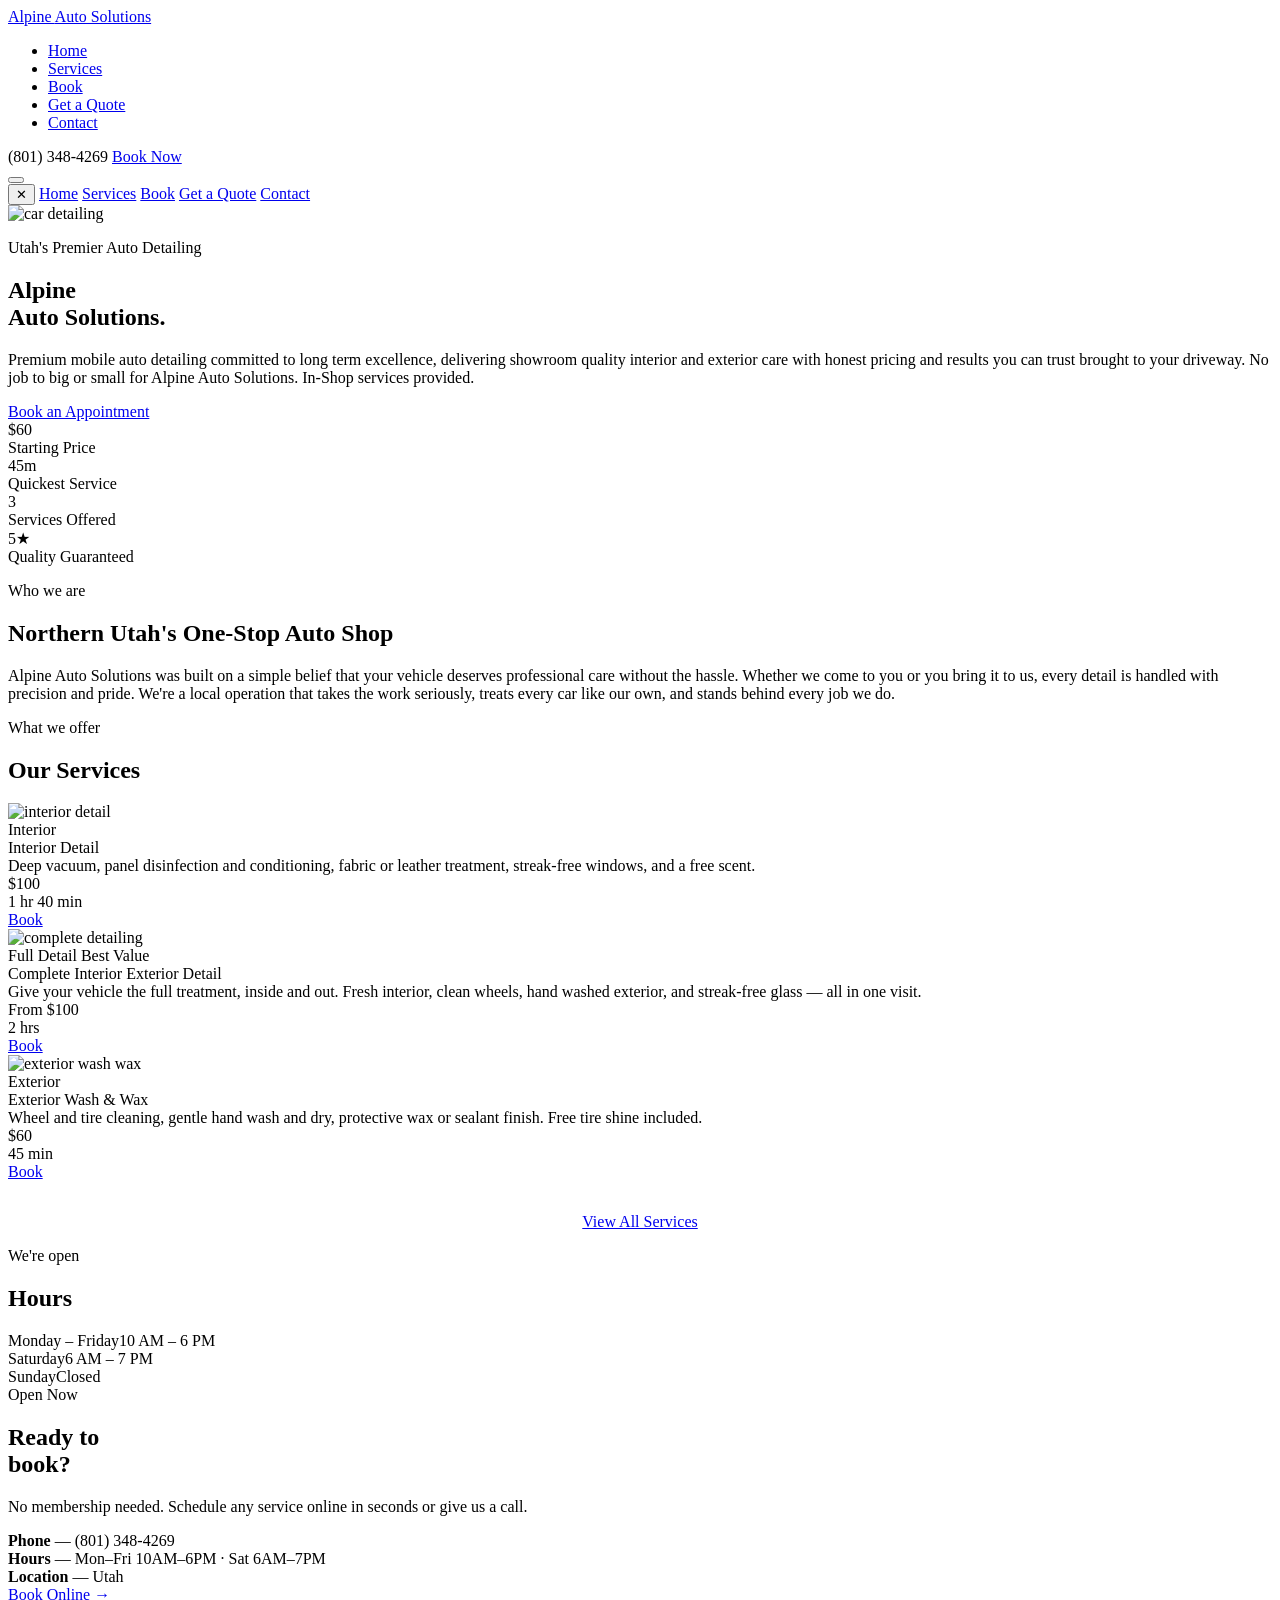
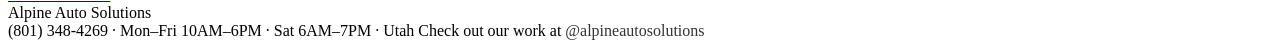
==== index.html @ 5be6bf5e "dd" ====
<!DOCTYPE html>
<html lang="en">
<head>
<meta charset="UTF-8"/>
<meta name="viewport" content="width=device-width, initial-scale=1.0"/>
<meta name="description" content="Alpine Auto Solutions — professional mobile auto detailing in Utah. Interior detail, exterior wash, ceramic coating, paint correction. Book online today."/>
<meta name="keywords" content="auto detailing utah, car detailing, mobile detailing, interior detail, ceramic coating, paint correction, car wash utah"/>
<title>Alpine Auto Solutions</title>
<link rel="stylesheet" href="style.css"/>

</head>
<body>

<nav>
  <a href="index.html" class="logo">Alpine <span>Auto Solutions</span></a>
  <ul class="nav-links">
    <li><a href="index.html" class="active">Home</a></li>
    <li><a href="services.html">Services</a></li>
    <li><a href="book.html">Book</a></li>
    <li><a href="quote.html">Get a Quote</a></li>
    <li><a href="contact.html">Contact</a></li>
  </ul>
  
  <div class="nav-right">
    <span class="nav-phone">(801) 348-4269</span>
    <a href="book.html" class="btn-main">Book Now</a>
  </div>



<button class="hamburger" id="ham-btn" aria-label="Menu">
  <span></span><span></span><span></span>
</button>
</nav>
<div class="mobile-menu" id="mobile-menu">
  <button class="mobile-close" id="mob-close">&#10005;</button>
  <a href="index.html">Home</a>
  <a href="services.html">Services</a>
  <a href="book.html">Book</a>
  <a href="quote.html">Get a Quote</a>
  <a href="contact.html">Contact</a>
</div>
<script>
  document.getElementById('ham-btn').onclick=function(){document.getElementById('mobile-menu').classList.add('open');document.body.style.overflow='hidden';};
  document.getElementById('mob-close').onclick=function(){document.getElementById('mobile-menu').classList.remove('open');document.body.style.overflow='';};
  document.querySelectorAll('.mobile-menu a').forEach(function(a){a.onclick=function(){document.getElementById('mobile-menu').classList.remove('open');document.body.style.overflow='';};});
</script>

<section class="hero">
  <img class="hero-img"
    src="images/hero.png"
    alt="car detailing"/>
  <div class="hero-overlay"></div>
  <div class="hero-content">
    <div>
      <p class="hero-eyebrow">Utah's Premier Auto Detailing</p>
      <h1 class="hero-title">Alpine<br><span>Auto Solutions.</span></h1>
      <p class="hero-sub">Premium mobile auto detailing committed to long term excellence, delivering showroom quality interior and exterior care with honest pricing and results you can trust brought to your driveway. No job to big or small for Alpine Auto Solutions. In-Shop services provided.</p>
    </div>
    <div class="hero-btn-wrap">
      <a href="book.html" class="btn-hero">Book an Appointment</a>
    </div>
  </div>
</section>

<div class="strip">
  <div class="strip-item"><div class="strip-num">$60</div><div class="strip-label">Starting Price</div></div>
  <div class="strip-item"><div class="strip-num">45m</div><div class="strip-label">Quickest Service</div></div>
  <div class="strip-item"><div class="strip-num">3</div><div class="strip-label">Services Offered</div></div>
  <div class="strip-item"><div class="strip-num">5★</div><div class="strip-label">Quality Guaranteed</div></div>
</div>

<section class="about-section">
  <div class="about-inner">
    <p class="section-tag">Who we are</p>
    <h2 class="about-title">Northern Utah's One-Stop Auto Shop</h2>
    <p class="about-body">Alpine Auto Solutions was built on a simple belief that your vehicle deserves professional care without the hassle. Whether we come to you or you bring it to us, every detail is handled with precision and pride. We're a local operation that takes the work seriously, treats every car like our own, and stands behind every job we do.</p>
  </div>
</section>

<section class="section">
  <p class="section-tag">What we offer</p>
  <h2 class="section-title">Our Services</h2>
  <div class="services">
    <div class="service-card">
      <div class="service-img-wrap">
        <img class="service-img" src="images/interior-detail.jpg" alt="interior detail"/>
      </div>
      <div class="service-body">
        <div class="service-tag2">Interior</div>
        <div class="service-name">Interior Detail</div>
        <div class="service-desc">Deep vacuum, panel disinfection and conditioning, fabric or leather treatment, streak-free windows, and a free scent.</div>
        <div class="service-footer">
          <div><div class="service-price">$100</div><div class="service-dur">1 hr 40 min</div></div>
          <a href="book.html" class="btn-sm">Book</a>
        </div>
      </div>
    </div>
    <div class="service-card">
      <div class="service-img-wrap">
        <img class="service-img" src="https://images.unsplash.com/photo-1607860108855-64acf2078ed9?w=600&q=80&auto=format&fit=crop" alt="complete detailing"/>
      </div>
      <div class="service-body">
        <div class="service-tag2">Full Detail Best Value</div>
        <div class="service-name">Complete Interior Exterior Detail</div>
        <div class="service-desc">Give your vehicle the full treatment, inside and out. Fresh interior, clean wheels, hand washed exterior, and streak-free glass — all in one visit.</div>
        <div class="service-footer">
          <div><div class="service-price">From $100</div><div class="service-dur">2 hrs</div></div>
          <a href="book.html" class="btn-sm">Book</a>
        </div>
      </div>
    </div>
    <div class="service-card">
      <div class="service-img-wrap">
        <img class="service-img" src="images/exterior-wash.jpg" alt="exterior wash wax"/>
      </div>
      <div class="service-body">
        <div class="service-tag2">Exterior</div>
        <div class="service-name">Exterior Wash & Wax</div>
        <div class="service-desc">Wheel and tire cleaning, gentle hand wash and dry, protective wax or sealant finish. Free tire shine included.</div>
        <div class="service-footer">
          <div><div class="service-price">$60</div><div class="service-dur">45 min</div></div>
          <a href="book.html" class="btn-sm">Book</a>
        </div>
      </div>
    </div>
  </div>
  <div style="text-align:center;margin-top:2rem;">
    <a href="services.html" class="btn-outline">View All Services</a>
  </div>
</section>

<div class="bottom" id="hours">
  <div class="hours-panel">
    <p class="hours-tag">We're open</p>
    <h2 class="hours-title">Hours</h2>
    <div class="hour-row open"><span>Monday – Friday</span><span>10 AM – 6 PM</span></div>
    <div class="hour-row open"><span>Saturday</span><span>6 AM – 7 PM</span></div>
    <div class="hour-row"><span>Sunday</span><span>Closed</span></div>
    <div class="open-badge">Open Now</div>
  </div>
  <div class="cta-panel">
    <h2 class="cta-title">Ready to<br><span>book?</span></h2>
    <p class="cta-body">No membership needed. Schedule any service online in seconds or give us a call.</p>
    <div class="contact-list">
      <div class="contact-item"><strong>Phone</strong> — (801) 348-4269</div>
      <div class="contact-item"><strong>Hours</strong> — Mon–Fri 10AM–6PM · Sat 6AM–7PM</div>
      <div class="contact-item"><strong>Location</strong> — Utah</div>
    </div>
    <a href="book.html" class="btn-cta">Book Online →</a>
  </div>
</div>

<footer>
  <div class="footer-logo">Alpine Auto Solutions</div>
  <div class="footer-right">
    <span>(801) 348-4269 · Mon–Fri 10AM–6PM · Sat 6AM–7PM · Utah</span>
    <span>Check out our work at <a href="https://instagram.com/alpineautosolutions" target="_blank" rel="noopener" style="color:inherit;text-decoration:none;opacity:0.8;">@alpineautosolutions</a></span>
  </div>
</footer>




</body>
</html>
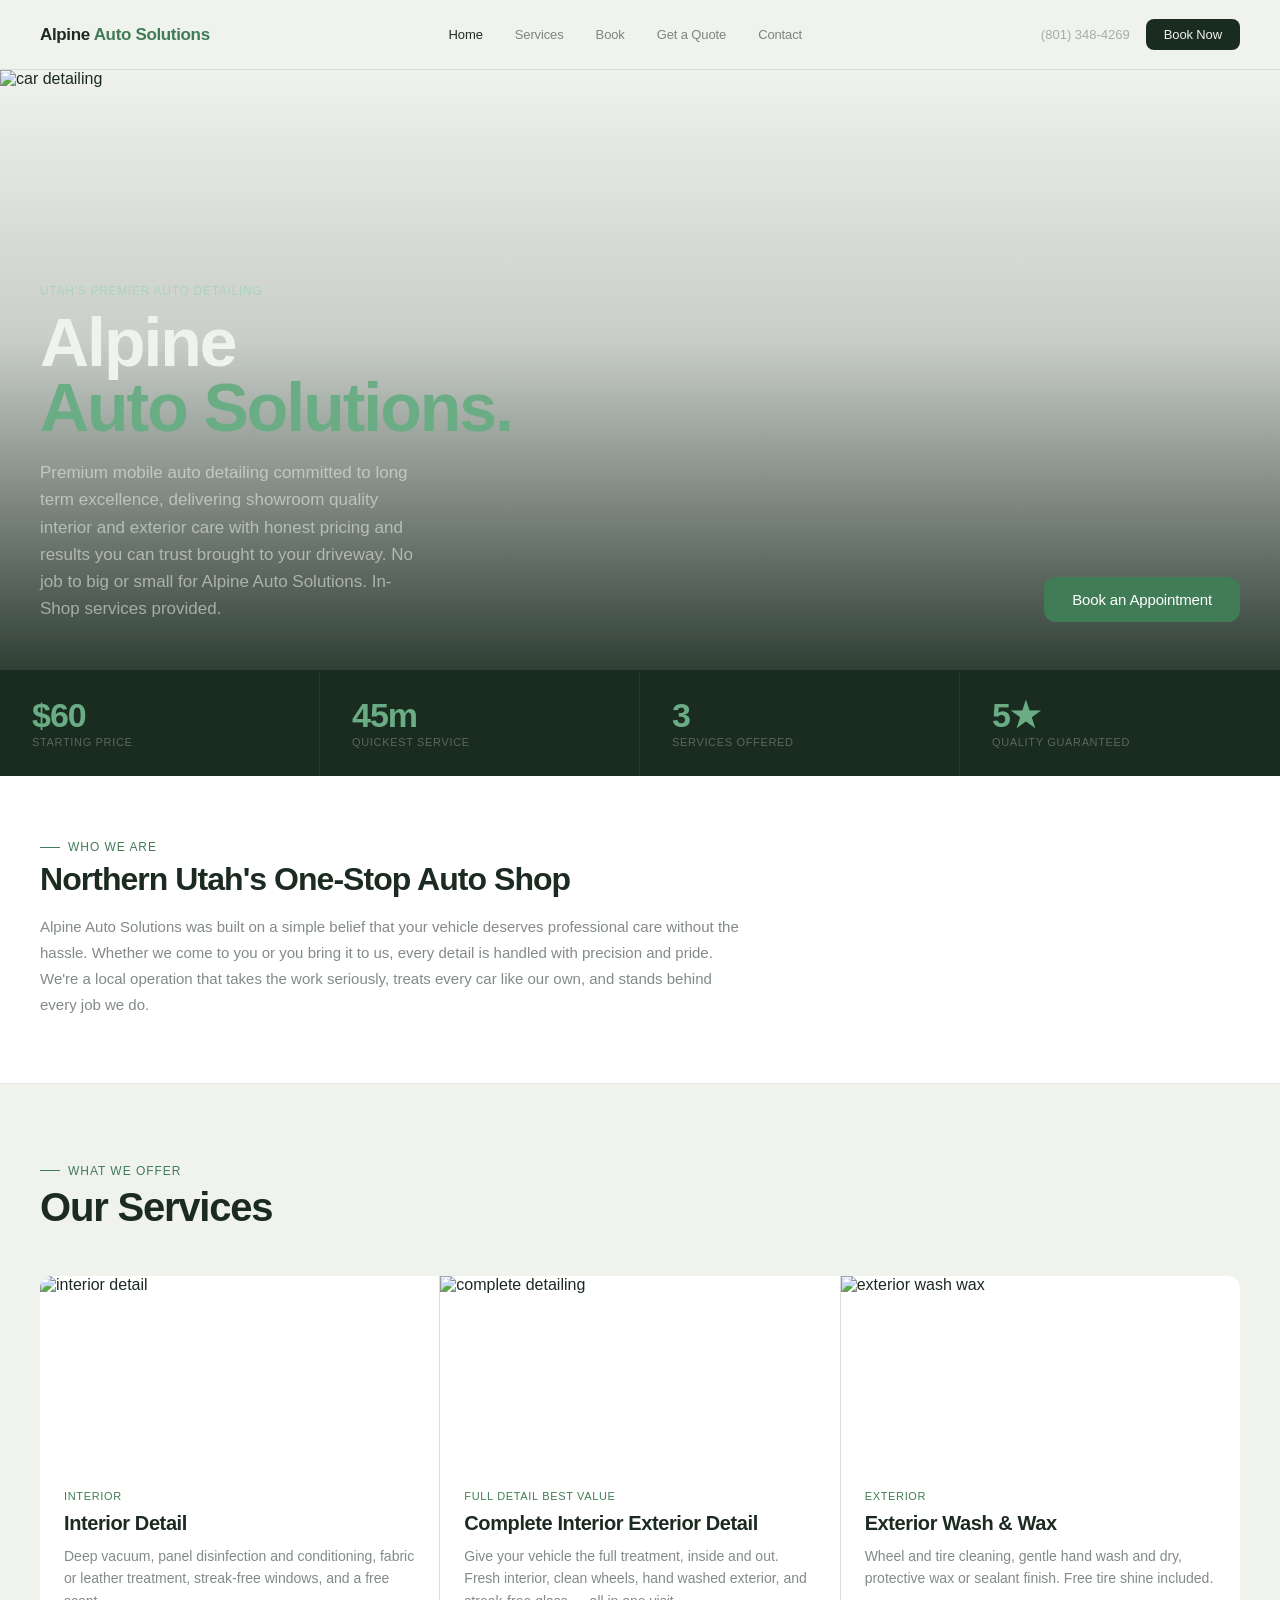
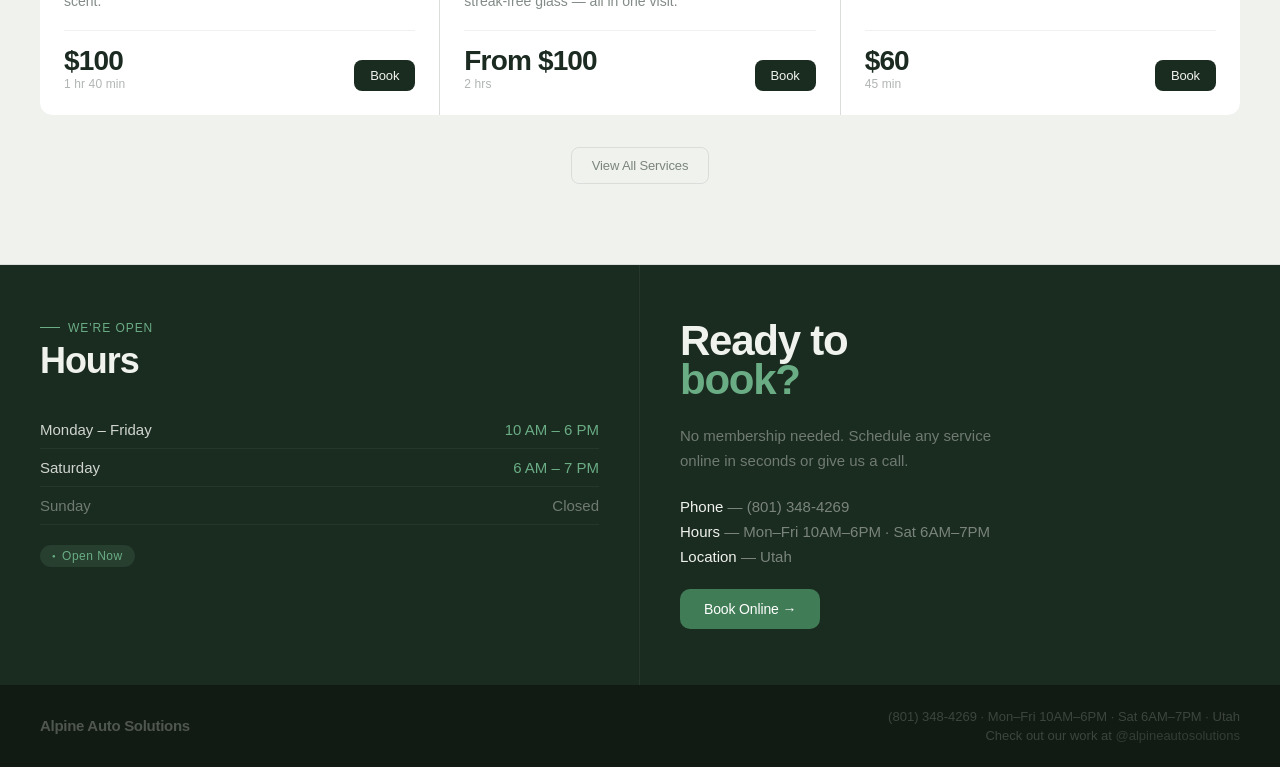
==== commit 4c5a3837: "mm" ====
--- a/index.html
+++ b/index.html
@@ -3,11 +3,12 @@
 <head>
 <meta charset="UTF-8"/>
 <meta name="viewport" content="width=device-width, initial-scale=1.0"/>
+<meta name="google-site-verification" content="0_CTygMWr7riHKb7O0ms3QileFceSsXUQrfeHaQBF6U"/>
 <meta name="description" content="Alpine Auto Solutions — professional mobile auto detailing in Utah. Interior detail, exterior wash, ceramic coating, paint correction. Book online today."/>
 <meta name="keywords" content="auto detailing utah, car detailing, mobile detailing, interior detail, ceramic coating, paint correction, car wash utah"/>
 <title>Alpine Auto Solutions</title>
 <link rel="stylesheet" href="style.css"/>
-
+<link rel="icon" type="image/png" href="favicon.png"/>
 </head>
 <body>
 
--- a/style.css
+++ b/style.css
@@ -0,0 +1,327 @@
+/* ── RESET ── */
+*{box-sizing:border-box;margin:0;padding:0;}
+a{text-decoration:none;color:inherit;}
+
+/* ── TOKENS ── */
+:root{
+  --font: -apple-system, BlinkMacSystemFont, "SF Pro Display", "SF Pro Text", "Helvetica Neue", Arial, sans-serif;
+  --bg:#f0f2ee;
+  --bg2:#e6ebe4;
+  --ink:#1c2b22;
+  --ink2:rgba(28,43,34,0.55);
+  --ink3:rgba(28,43,34,0.35);
+  --accent:#407c56;
+  --accent2:#6aad85;
+  --dark:#1a2b20;
+  --dark2:#2b4435;
+  --snow:#f0f2ee;
+  --border:rgba(28,43,34,0.1);
+}
+
+body{font-family:var(--font);background:var(--bg);color:var(--ink);overflow-x:hidden;-webkit-font-smoothing:antialiased;}
+
+/* ── NAV ── */
+nav{
+  display:flex;justify-content:space-between;align-items:center;
+  padding:1.2rem 2.5rem;
+  background:rgba(240,242,238,0.92);
+  backdrop-filter:blur(12px);
+  -webkit-backdrop-filter:blur(12px);
+  border-bottom:0.5px solid var(--border);
+  position:sticky;top:0;z-index:100;
+}
+.logo{font-size:17px;font-weight:600;color:var(--ink);letter-spacing:-0.02em;}
+.logo span{color:var(--accent);}
+.nav-links{display:flex;gap:2rem;list-style:none;font-size:13px;font-weight:400;letter-spacing:-0.01em;color:var(--ink2);}
+.nav-links a{color:var(--ink2);transition:color 0.2s;}
+.nav-links a:hover,.nav-links a.active{color:var(--ink);}
+.nav-right{display:flex;align-items:center;gap:1rem;}
+.nav-phone{font-size:13px;color:var(--ink3);}
+
+/* ── BUTTONS ── */
+.btn-main{
+  background:var(--dark);color:var(--snow);
+  border:none;padding:8px 18px;
+  font-family:var(--font);font-size:13px;font-weight:500;
+  letter-spacing:-0.01em;
+  border-radius:8px;cursor:pointer;transition:background 0.2s;
+  display:inline-block;
+}
+.btn-main:hover{background:var(--dark2);}
+
+.btn-hero{
+  background:var(--accent);color:#fff;
+  border:none;padding:14px 28px;
+  font-family:var(--font);font-size:15px;font-weight:500;
+  letter-spacing:-0.01em;
+  border-radius:12px;cursor:pointer;
+  display:inline-block;
+  transition:background 0.2s,transform 0.15s;
+}
+.btn-hero:hover{background:var(--accent2);transform:translateY(-2px);}
+
+.btn-sm{
+  background:var(--dark);color:var(--snow);
+  border:none;padding:8px 16px;
+  font-family:var(--font);font-size:13px;font-weight:500;
+  letter-spacing:-0.01em;
+  border-radius:8px;cursor:pointer;
+  display:inline-block;transition:background 0.2s;
+}
+.btn-sm:hover{background:var(--accent);}
+
+.btn-outline{
+  background:transparent;color:var(--ink2);
+  border:0.5px solid var(--border);padding:10px 20px;
+  font-family:var(--font);font-size:13px;font-weight:400;
+  letter-spacing:-0.01em;
+  border-radius:8px;cursor:pointer;display:inline-block;
+  transition:border-color 0.2s,color 0.2s;
+}
+.btn-outline:hover{border-color:var(--accent);color:var(--accent);}
+
+.btn-cta{
+  background:var(--accent);color:#fff;
+  border:none;padding:12px 24px;
+  font-family:var(--font);font-size:14px;font-weight:500;
+  letter-spacing:-0.01em;
+  border-radius:10px;cursor:pointer;width:fit-content;
+  display:inline-block;
+  transition:background 0.2s,transform 0.15s;
+}
+.btn-cta:hover{background:var(--accent2);transform:translateY(-2px);}
+
+/* ── HERO ── */
+.hero{position:relative;height:600px;overflow:hidden;display:flex;align-items:flex-end;}
+.hero-img{position:absolute;inset:0;width:100%;height:100%;object-fit:cover;transform:scale(1.06);animation:heroZoom 9s ease-out forwards;}
+@keyframes heroZoom{from{transform:scale(1.06);}to{transform:scale(1.0);}}
+.hero-overlay{position:absolute;inset:0;background:linear-gradient(to top,rgba(26,43,32,0.9) 0%,rgba(26,43,32,0.18) 55%,transparent 100%);}
+.hero-content{position:relative;z-index:2;padding:3rem 2.5rem;width:100%;display:flex;justify-content:space-between;align-items:flex-end;}
+.hero-eyebrow{font-size:12px;font-weight:500;letter-spacing:0.06em;text-transform:uppercase;color:rgba(160,210,180,0.75);margin-bottom:0.75rem;opacity:0;animation:fadeUp 0.7s 0.3s ease forwards;}
+.hero-title{font-size:68px;font-weight:700;letter-spacing:-0.03em;line-height:0.95;color:var(--snow);margin-bottom:1.25rem;opacity:0;animation:fadeUp 0.7s 0.5s ease forwards;}
+.hero-title span{color:var(--accent2);}
+.hero-sub{font-size:17px;font-weight:300;line-height:1.6;color:rgba(240,242,238,0.55);max-width:380px;opacity:0;animation:fadeUp 0.7s 0.7s ease forwards;}
+.hero-btn-wrap{opacity:0;animation:fadeUp 0.7s 0.9s ease forwards;}
+@keyframes fadeUp{from{opacity:0;transform:translateY(20px);}to{opacity:1;transform:translateY(0);}}
+
+/* ── STRIP ── */
+.strip{background:var(--dark);display:grid;grid-template-columns:repeat(4,1fr);}
+.strip-item{padding:1.75rem 2rem;border-right:0.5px solid rgba(240,242,238,0.06);}
+.strip-item:last-child{border-right:none;}
+.strip-num{font-size:34px;font-weight:700;letter-spacing:-0.03em;color:var(--accent2);line-height:1;margin-bottom:0.25rem;}
+.strip-label{font-size:11px;font-weight:400;letter-spacing:0.06em;text-transform:uppercase;color:rgba(240,242,238,0.3);}
+
+/* ── ABOUT / MISSION ── */
+.about-section{padding:4rem 2.5rem;border-bottom:0.5px solid var(--border);background:#fff;}
+.about-inner{max-width:780px;}
+.about-title{font-size:32px;font-weight:700;letter-spacing:-0.03em;color:var(--ink);margin-bottom:1rem;line-height:1.1;}
+.about-body{font-size:15px;font-weight:300;line-height:1.75;color:var(--ink2);max-width:700px;}
+.about-body strong{color:var(--ink);font-weight:600;}
+
+/* ── SECTIONS ── */
+.section{padding:5rem 2.5rem;border-bottom:0.5px solid var(--border);}
+.section-tag{font-size:12px;font-weight:500;letter-spacing:0.08em;text-transform:uppercase;color:var(--accent);margin-bottom:0.5rem;display:flex;align-items:center;gap:8px;}
+.section-tag::before{content:'';display:inline-block;width:20px;height:0.5px;background:var(--accent);}
+.section-title{font-size:40px;font-weight:700;letter-spacing:-0.03em;color:var(--ink);margin-bottom:3rem;line-height:1.05;}
+
+/* ── SERVICES ── */
+.services{display:grid;grid-template-columns:repeat(3,1fr);gap:1px;background:var(--border);border-radius:12px;overflow:hidden;}
+.service-card{background:#fff;display:flex;flex-direction:column;cursor:pointer;overflow:hidden;transition:box-shadow 0.3s;}
+.service-card:hover{box-shadow:0 12px 40px rgba(28,43,34,0.1);}
+.service-img-wrap{height:190px;overflow:hidden;}
+.service-img{width:100%;height:100%;object-fit:cover;transition:transform 0.6s ease;}
+.service-card:hover .service-img{transform:scale(1.06);}
+.service-body{padding:1.5rem;flex:1;display:flex;flex-direction:column;gap:0.6rem;}
+.service-tag2{font-size:11px;font-weight:500;letter-spacing:0.06em;text-transform:uppercase;color:var(--accent);}
+.service-name{font-size:20px;font-weight:600;letter-spacing:-0.02em;color:var(--ink);line-height:1.2;}
+.service-desc{font-size:14px;font-weight:300;line-height:1.6;color:var(--ink2);flex:1;}
+.service-footer{display:flex;justify-content:space-between;align-items:flex-end;padding-top:1rem;border-top:0.5px solid rgba(28,43,34,0.07);margin-top:0.5rem;}
+.service-price{font-size:28px;font-weight:700;letter-spacing:-0.03em;color:var(--ink);line-height:1;}
+.service-dur{font-size:12px;color:var(--ink3);letter-spacing:0.01em;margin-top:2px;}
+
+/* ── HOURS / CTA ── */
+.bottom{display:grid;grid-template-columns:1fr 1fr;background:var(--dark);}
+.hours-panel{padding:3.5rem 2.5rem;border-right:0.5px solid rgba(240,242,238,0.06);}
+.hours-tag{font-size:12px;font-weight:500;letter-spacing:0.08em;text-transform:uppercase;color:var(--accent2);margin-bottom:0.5rem;display:flex;align-items:center;gap:8px;}
+.hours-tag::before{content:'';display:inline-block;width:20px;height:0.5px;background:var(--accent2);}
+.hours-title{font-size:36px;font-weight:700;letter-spacing:-0.03em;color:var(--snow);margin-bottom:2rem;line-height:1;}
+.hour-row{display:flex;justify-content:space-between;font-size:15px;padding:10px 0;border-bottom:0.5px solid rgba(240,242,238,0.05);color:rgba(240,242,238,0.4);}
+.hour-row.open{color:rgba(240,242,238,0.85);}
+.hour-row.open span:last-child{color:var(--accent2);}
+.open-badge{display:inline-flex;align-items:center;gap:6px;background:rgba(106,173,133,0.15);color:var(--accent2);font-size:12px;font-weight:500;letter-spacing:0.04em;padding:4px 12px;border-radius:20px;margin-top:1.25rem;}
+.open-badge::before{content:'●';font-size:6px;}
+.cta-panel{padding:3.5rem 2.5rem;display:flex;flex-direction:column;justify-content:center;gap:1.5rem;}
+.cta-title{font-size:42px;font-weight:700;letter-spacing:-0.03em;color:var(--snow);line-height:0.95;}
+.cta-title span{color:var(--accent2);}
+.cta-body{font-size:15px;font-weight:300;line-height:1.65;color:rgba(240,242,238,0.4);max-width:320px;}
+.contact-list{display:flex;flex-direction:column;gap:0.5rem;}
+.contact-item{font-size:15px;color:rgba(240,242,238,0.45);}
+.contact-item strong{color:var(--snow);font-weight:500;}
+
+/* ── FOOTER ── */
+footer{background:#111a13;padding:1.5rem 2.5rem;display:flex;justify-content:space-between;align-items:center;font-size:13px;color:rgba(240,242,238,0.2);}
+.footer-logo{font-size:15px;font-weight:600;letter-spacing:-0.02em;color:rgba(240,242,238,0.28);}
+.footer-right{display:flex;flex-direction:column;align-items:flex-end;gap:0.25rem;}
+
+/* ── PAGE HEADER ── */
+.page-header{background:var(--dark);padding:5rem 2.5rem 3.5rem;border-bottom:0.5px solid rgba(240,242,238,0.06);}
+.page-header-eyebrow{font-size:12px;font-weight:500;letter-spacing:0.08em;text-transform:uppercase;color:var(--accent2);margin-bottom:0.75rem;display:flex;align-items:center;gap:8px;}
+.page-header-eyebrow::before{content:'';display:inline-block;width:20px;height:0.5px;background:var(--accent2);}
+.page-header-title{font-size:52px;font-weight:700;letter-spacing:-0.03em;color:var(--snow);line-height:0.95;}
+.page-header-title em{font-style:italic;color:var(--accent2);font-weight:300;}
+.page-header-sub{font-size:16px;font-weight:300;line-height:1.65;color:rgba(240,242,238,0.45);max-width:480px;margin-top:1rem;}
+
+/* ── CONTACT FORM ── */
+.form-group{display:flex;flex-direction:column;gap:0.4rem;margin-bottom:1.25rem;}
+.form-group label{font-size:12px;font-weight:500;letter-spacing:0.04em;text-transform:uppercase;color:var(--ink3);}
+.form-group input,.form-group textarea,.form-group select{
+  background:#fff;border:0.5px solid var(--border);border-radius:10px;
+  padding:10px 14px;font-family:var(--font);font-size:15px;
+  color:var(--ink);outline:none;transition:border-color 0.2s;width:100%;
+}
+.form-group input:focus,.form-group textarea:focus,.form-group select:focus{border-color:var(--accent);}
+.form-group textarea{resize:vertical;min-height:120px;}
+
+/* ── INFO BOX ── */
+.info-box{background:var(--dark);border-radius:12px;padding:2.5rem;color:var(--snow);}
+.info-box-title{font-size:22px;font-weight:600;letter-spacing:-0.02em;color:var(--snow);margin-bottom:1.5rem;}
+.info-row{display:flex;flex-direction:column;gap:0.3rem;padding:0.9rem 0;border-bottom:0.5px solid rgba(240,242,238,0.06);}
+.info-row:last-child{border-bottom:none;}
+.info-label{font-size:11px;font-weight:500;letter-spacing:0.06em;text-transform:uppercase;color:rgba(240,242,238,0.35);}
+.info-value{font-size:15px;color:rgba(240,242,238,0.85);font-weight:300;}
+.info-value a{color:var(--accent2);}
+
+
+/* ── HAMBURGER / MOBILE MENU ── */
+.hamburger{display:none;flex-direction:column;gap:5px;cursor:pointer;padding:4px;background:none;border:none;}
+.hamburger span{display:block;width:22px;height:2px;background:var(--ink);border-radius:2px;}
+.mobile-menu{
+  display:none;position:fixed;inset:0;
+  background:#f0f2ee;
+  z-index:999;
+  flex-direction:column;align-items:center;justify-content:center;
+  gap:0.65rem;
+  padding:0 1.5rem;
+}
+.mobile-menu.open{display:flex;}
+.mobile-menu a{
+  font-size:16px;font-weight:600;color:var(--ink);
+  letter-spacing:-0.02em;
+  padding:0.85rem 0;
+  background:#fff;
+  border:0.5px solid var(--border);
+  border-radius:12px;
+  width:100%;max-width:320px;
+  text-align:center;
+  box-shadow:0 1px 6px rgba(28,43,34,0.05);
+  transition:border-color 0.15s,background 0.15s;
+}
+.mobile-menu a:hover{border-color:var(--accent);background:rgba(64,124,86,0.04);color:var(--accent);}
+.mobile-close{
+  position:absolute;top:1rem;right:1rem;
+  font-size:18px;cursor:pointer;color:var(--ink2);
+  background:#fff;border:0.5px solid var(--border);
+  border-radius:8px;width:36px;height:36px;
+  display:flex;align-items:center;justify-content:center;
+  font-family:var(--font);
+  box-shadow:0 1px 6px rgba(28,43,34,0.07);
+}
+
+/* ── MOBILE ── */
+@media(max-width:768px){
+  html,body{overflow-x:hidden;}
+
+  .hamburger{display:flex;}
+  .nav-links{display:none;}
+  .nav-phone{display:none;}
+  .nav-right .btn-main{display:none;}
+  nav{padding:1rem 1.25rem;}
+
+  .hero{height:520px;}
+  .hero-content{flex-direction:column;align-items:flex-start;gap:1.5rem;padding:2rem 1.25rem;}
+  .hero-title{font-size:42px;}
+  .hero-sub{font-size:15px;max-width:100%;}
+  .hero-btn-wrap{width:100%;}
+  .btn-hero{width:100%;text-align:center;display:block;}
+
+  .strip{grid-template-columns:repeat(2,1fr);}
+  .strip-item{padding:1.25rem 1rem;}
+  .strip-num{font-size:26px;}
+
+  .section{padding:3rem 1.25rem;}
+  .section-title{font-size:26px;margin-bottom:1.5rem;}
+
+  .services{grid-template-columns:1fr;}
+
+  .bottom{grid-template-columns:1fr;}
+  .hours-panel{border-right:none;border-bottom:0.5px solid rgba(240,242,238,0.06);padding:2.5rem 1.25rem;}
+  .hours-title{font-size:26px;}
+  .cta-panel{padding:2.5rem 1.25rem;}
+  .cta-title{font-size:28px;}
+  .cta-body{max-width:100%;}
+  .btn-cta{width:100%;text-align:center;display:block;}
+
+  footer{flex-direction:column;gap:0.6rem;text-align:center;padding:1.25rem;}
+  .footer-right{align-items:center;}
+
+  .page-header{padding:2.5rem 1.25rem 2rem;}
+  .page-header-title{font-size:32px;}
+  .page-header-sub{font-size:14px;}
+
+  .contact-layout{grid-template-columns:1fr;gap:2rem;padding:2.5rem 1.25rem;}
+  .quote-layout{grid-template-columns:1fr;gap:2rem;padding:2.5rem 1.25rem;}
+  .quote-services{grid-template-columns:1fr 1fr;}
+
+  .book-wrapper{padding:2rem 1.25rem;}
+
+  .steps{overflow-x:auto;-webkit-overflow-scrolling:touch;display:flex;width:100%;}
+  .step{flex:none;display:flex;flex-direction:column;align-items:center;text-align:center;padding:0.65rem 0.9rem;min-width:62px;}
+  .step-num{font-size:13px;font-weight:700;display:block;margin-bottom:2px;}
+  .step-label{font-size:8px;white-space:nowrap;display:block;letter-spacing:0.04em;text-transform:uppercase;}
+
+  .staff-grid{grid-template-columns:1fr 1fr;max-width:100%;}
+  .service-options{max-width:100%;}
+
+  .vehicle-grid{grid-template-columns:repeat(2,1fr);max-width:100%;overflow:hidden;}
+  .vehicle-card{padding:0.85rem 0.75rem;min-width:0;text-align:center;}
+  .vehicle-icon{font-size:18px;margin-bottom:0;}
+  .vehicle-name{font-size:13px;}
+  .vehicle-price{font-size:11px;}
+  .vehicle-badge{font-size:9px;}
+
+  .datetime-wrap{grid-template-columns:1fr;gap:1.5rem;max-width:100%;}
+  .cal{width:100%;}
+
+  .booking-form{max-width:100%;}
+  .form-row{grid-template-columns:1fr;}
+  .summary-box{max-width:100%;}
+  .price-estimate{max-width:100%;}
+  .panel-title{font-size:22px;}
+  .panel-sub{font-size:14px;}
+
+  .service-full{grid-template-columns:1fr !important;}
+  .service-full.reverse .service-full-img-wrap{order:0 !important;}
+  .service-full.reverse .service-full-body{order:1 !important;}
+  .service-full-img{height:200px;}
+  .service-full-body{padding:1.25rem;}
+
+  .info-box{padding:1.5rem;}
+  .success-panel{padding:2.5rem 1rem;}
+  .success-title{font-size:26px;}
+
+  .time-slots{grid-template-columns:repeat(2,1fr);}
+}
+
+/* ── OVERFLOW FIX ── */
+html, body { overflow-x: hidden; max-width: 100%; }
+
+@media(max-width:768px){
+  .quote-layout{ display:flex !important; flex-direction:column !important; padding:2rem 1.25rem !important; gap:2rem !important; }
+  .quote-services{ grid-template-columns:1fr !important; }
+  .quote-service-card{ padding:1rem; }
+  .qs-icon{ font-size:18px; }
+  .contact-layout{ display:flex !important; flex-direction:column !important; padding:2rem 1.25rem !important; gap:2rem !important; }
+  * { max-width:100%; }
+  .info-box{ max-width:100%; }
+  .form-group input, .form-group textarea, .form-group select{ font-size:16px; }
+}
